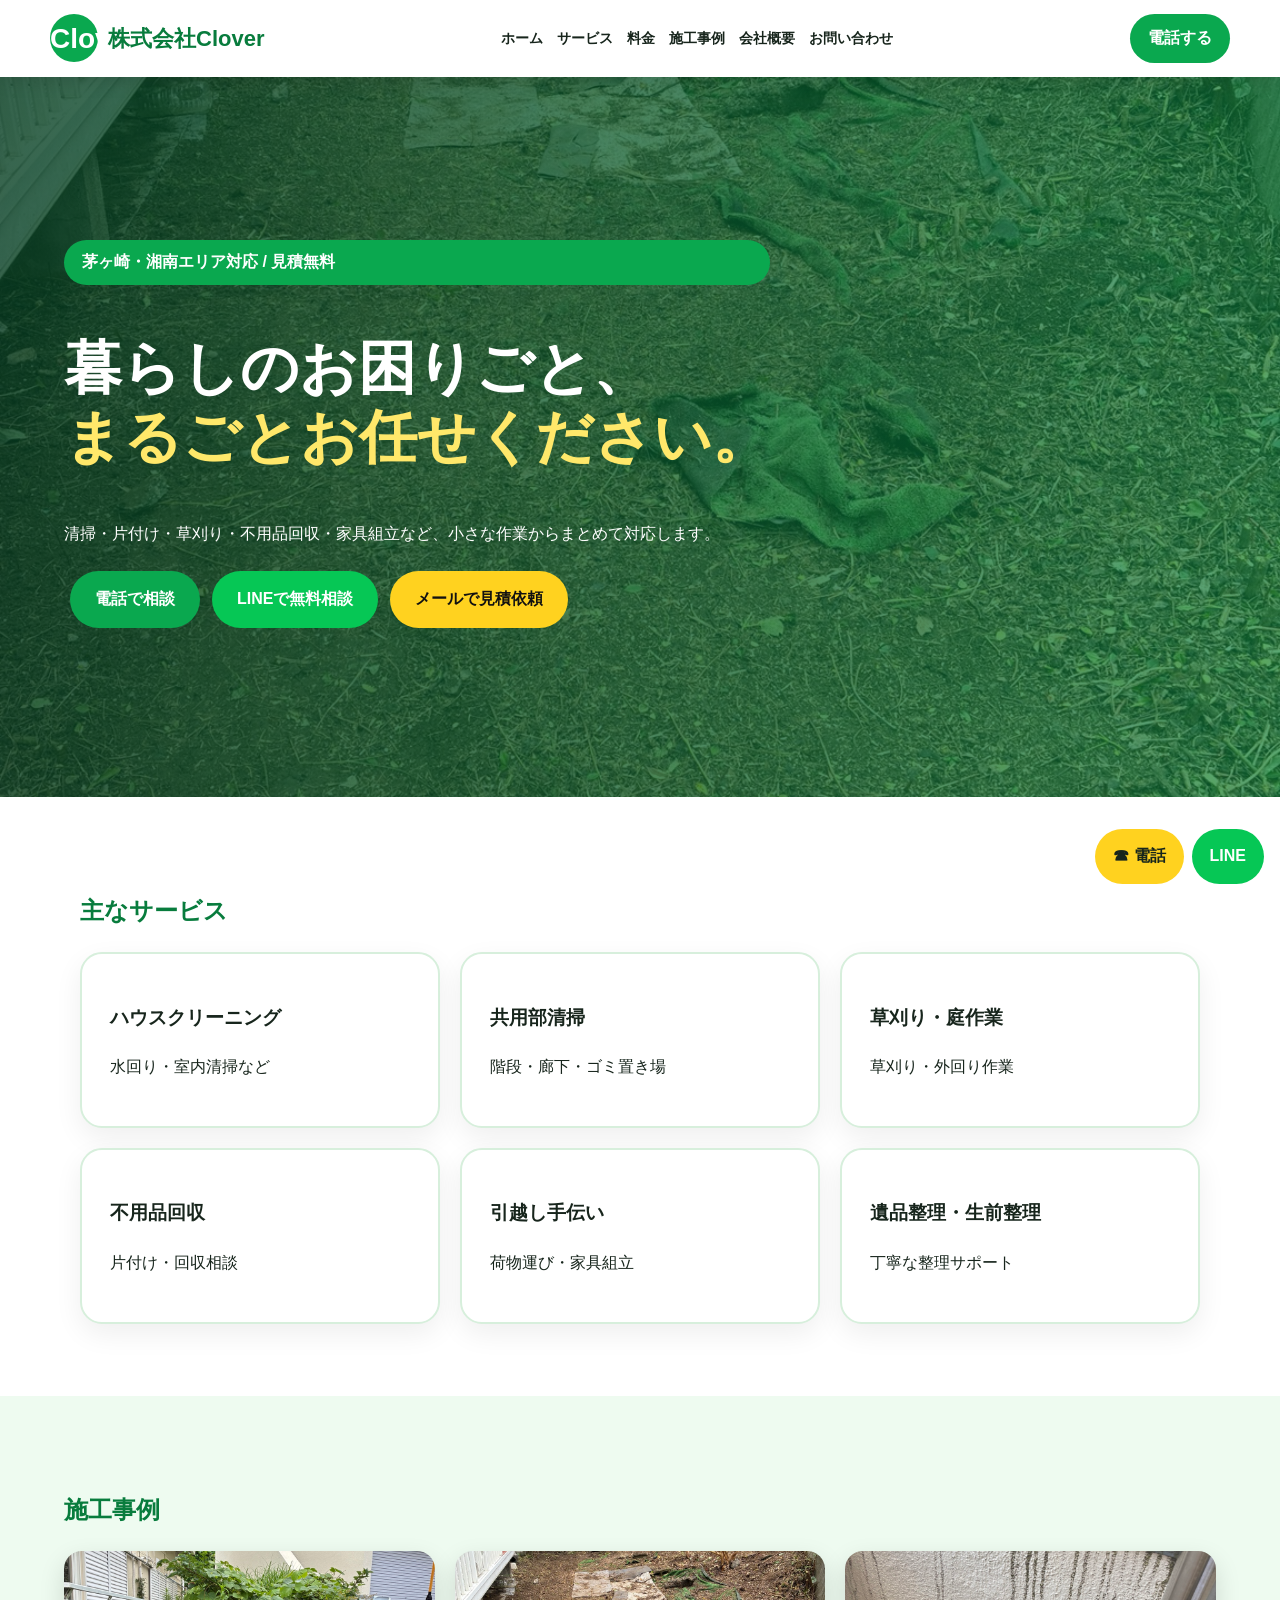
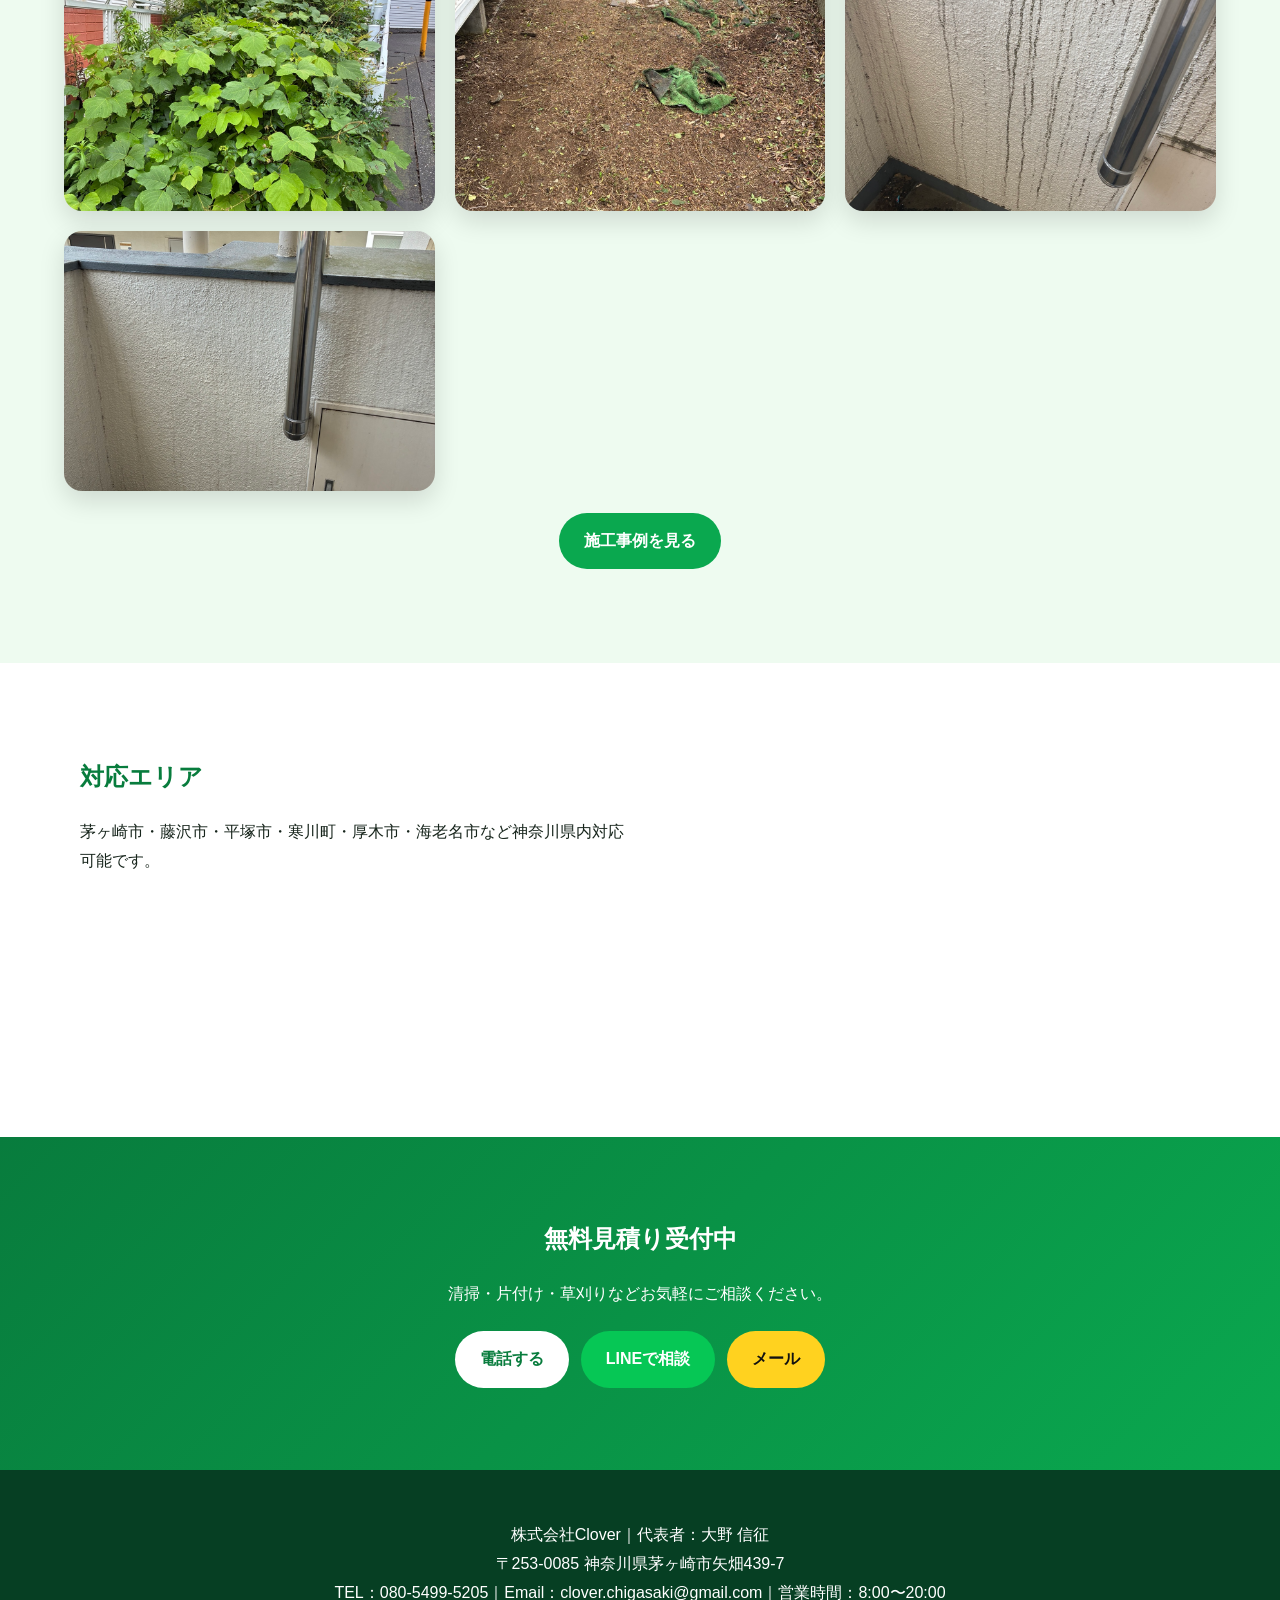
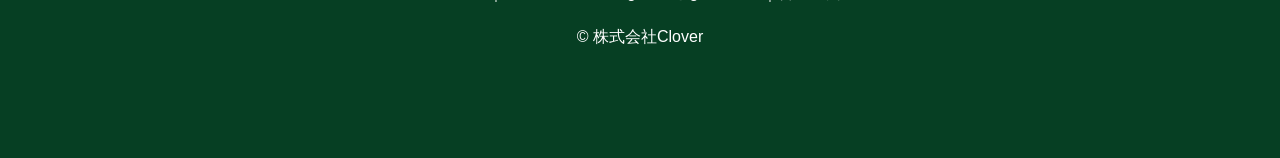
==== index.html @ 35d5f656 "Add files via upload" ====
<!doctype html><html lang="ja"><head><meta charset="UTF-8"><meta name="viewport" content="width=device-width,initial-scale=1"><title>茅ヶ崎の便利屋・清掃サービス｜株式会社Clover</title><meta name="description" content="茅ヶ崎市・湘南エリア対応の便利屋・清掃サービス。無料見積り受付中。"><link rel="stylesheet" href="style.css"></head><body><header><div class="head"><a class="brand" href="index.html"><b>Clover</b><span>株式会社Clover</span></a><nav><a href="index.html">ホーム</a><a href="service.html">サービス</a><a href="price.html">料金</a><a href="works.html">施工事例</a><a href="company.html">会社概要</a><a href="contact.html">お問い合わせ</a></nav><a class="tel" href="tel:08054995205">電話する</a></div></header><main>
<section class="hero"><div><p class="badge">茅ヶ崎・湘南エリア対応 / 見積無料</p><h1>暮らしのお困りごと、<br><span>まるごとお任せください。</span></h1><p>清掃・片付け・草刈り・不用品回収・家具組立など、小さな作業からまとめて対応します。</p><p><a class="btn green" href="tel:08054995205">電話で相談</a><a class="btn line" href="https://lin.ee/Qf1n48V" target="_blank">LINEで無料相談</a><a class="btn yellow" href="mailto:clover.chigasaki@gmail.com?subject=無料見積もり依頼">メールで見積依頼</a></p></div></section>
<section class="sec"><h2>主なサービス</h2><div class="cards"><a class="card" href="service.html#cleaning"><h3>ハウスクリーニング</h3><p>水回り・室内清掃など</p></a><a class="card" href="service.html#apartment"><h3>共用部清掃</h3><p>階段・廊下・ゴミ置き場</p></a><a class="card" href="service.html#garden"><h3>草刈り・庭作業</h3><p>草刈り・外回り作業</p></a><a class="card" href="service.html#junk"><h3>不用品回収</h3><p>片付け・回収相談</p></a><a class="card" href="service.html#moving"><h3>引越し手伝い</h3><p>荷物運び・家具組立</p></a><a class="card" href="service.html#organize"><h3>遺品整理・生前整理</h3><p>丁寧な整理サポート</p></a></div></section>
<section class="sec soft"><h2>施工事例</h2><div class="gallery"><img src="images/garden-before.jpeg"><img src="images/garden-after.jpeg"><img src="images/clean-before.jpeg"><img src="images/clean-after.jpeg"></div><p class="center"><a class="btn green" href="works.html">施工事例を見る</a></p></section>
<section class="sec split"><div><h2>対応エリア</h2><p>茅ヶ崎市・藤沢市・平塚市・寒川町・厚木市・海老名市など神奈川県内対応可能です。</p></div><iframe src="https://www.google.com/maps?q=神奈川県茅ヶ崎市矢畑439-7&output=embed" loading="lazy"></iframe></section>
</main><section class="cta"><h2>無料見積り受付中</h2><p>清掃・片付け・草刈りなどお気軽にご相談ください。</p><p><a class="btn white" href="tel:08054995205">電話する</a><a class="btn line" href="https://lin.ee/Qf1n48V" target="_blank">LINEで相談</a><a class="btn yellow" href="mailto:clover.chigasaki@gmail.com?subject=無料見積もり依頼">メール</a></p></section><footer><p>株式会社Clover｜代表者：大野 信征<br>〒253-0085 神奈川県茅ヶ崎市矢畑439-7<br>TEL：080-5499-5205｜Email：clover.chigasaki@gmail.com｜営業時間：8:00〜20:00</p><p>© 株式会社Clover</p></footer><div class="fixed"><a href="tel:08054995205">☎ 電話</a><a class="line" href="https://lin.ee/Qf1n48V" target="_blank">LINE</a></div></body></html>
---- style.css ----
*{box-sizing:border-box}body{margin:0;font-family:"Yu Gothic","Meiryo",sans-serif;color:#17251c;line-height:1.8}a{text-decoration:none;color:inherit}.head{width:min(1180px,94%);margin:auto;display:flex;align-items:center;justify-content:space-between;gap:16px;padding:14px 0}header{position:sticky;top:0;background:#fff;box-shadow:0 3px 18px #0002;z-index:10}.brand{display:flex;gap:10px;align-items:center;color:#087c3d}.brand b{display:grid;place-items:center;width:48px;height:48px;border-radius:50%;background:#0aa84f;color:#fff;font-size:28px}.brand span{font-weight:900;font-size:22px}nav a{font-weight:800;margin:0 7px;font-size:14px}.tel{background:#0aa84f;color:white;border-radius:999px;padding:10px 18px;font-weight:900}.hero{min-height:720px;display:flex;align-items:center;padding:70px 5%;background:linear-gradient(90deg,#063f23cc,#087c3daa),url("images/garden-after.jpeg") center/cover;color:#fff}.hero h1{font-size:58px;line-height:1.2}.hero span{color:#ffe86a}.badge{background:#0aa84f;border-radius:999px;padding:8px 18px;font-weight:900}.btn{display:inline-block;border-radius:999px;padding:14px 25px;margin:6px;font-weight:900}.green{background:#0aa84f;color:#fff}.yellow{background:#ffd21f;color:#111}.line{background:#06C755!important;color:#fff!important}.white{background:#fff;color:#087c3d}.sec{width:min(1120px,90%);margin:auto;padding:72px 0}.sec h2,.page h1{color:#087c3d}.page{text-align:center;background:linear-gradient(135deg,#eaffea,#fff);padding:75px 5%}.cards,.gallery{display:grid;grid-template-columns:repeat(3,1fr);gap:20px}.card,.list div,.contact,.area-panel{border:2px solid #d7efdc;border-radius:22px;padding:28px;box-shadow:0 10px 28px #0001;background:#fff}.soft{background:#eefbf0;width:100%;max-width:none;padding-left:5%;padding-right:5%}.gallery img,.before img{width:100%;height:260px;object-fit:cover;border-radius:18px;box-shadow:0 10px 26px #0002}.before{display:grid;grid-template-columns:1fr 1fr;gap:22px;margin-bottom:40px}.split{display:grid;grid-template-columns:1fr 1fr;gap:30px}.center{text-align:center}iframe{width:100%;height:330px;border:0;border-radius:18px}table{width:100%;border-collapse:collapse;box-shadow:0 10px 28px #0001}th,td{border:1px solid #ddd;padding:16px;text-align:left}th{background:#087c3d;color:#fff}.big{display:block;margin:18px auto;padding:20px;max-width:560px;background:#0aa84f;color:#fff;border-radius:18px;font-size:24px;font-weight:900}.mail{background:#ffd21f!important;color:#111!important}.cta{text-align:center;background:linear-gradient(135deg,#087c3d,#0aa84f);color:#fff;padding:60px 5%}footer{background:#063f23;color:#fff;text-align:center;padding:35px 5% 90px}.fixed{position:fixed;right:16px;bottom:16px;display:flex;gap:8px;z-index:999}.fixed a{padding:13px 18px;border-radius:999px;background:#ffd21f;font-weight:900}.fixed .line{background:#06C755;color:#fff}@media(max-width:900px){.head{display:block}nav a{display:inline-block;margin:4px 7px}.hero h1{font-size:36px}.cards,.gallery,.before,.split,.list{grid-template-columns:1fr}.hero{min-height:620px}.fixed{left:12px;right:12px}.fixed a{flex:1;text-align:center}.brand span{font-size:20px}}
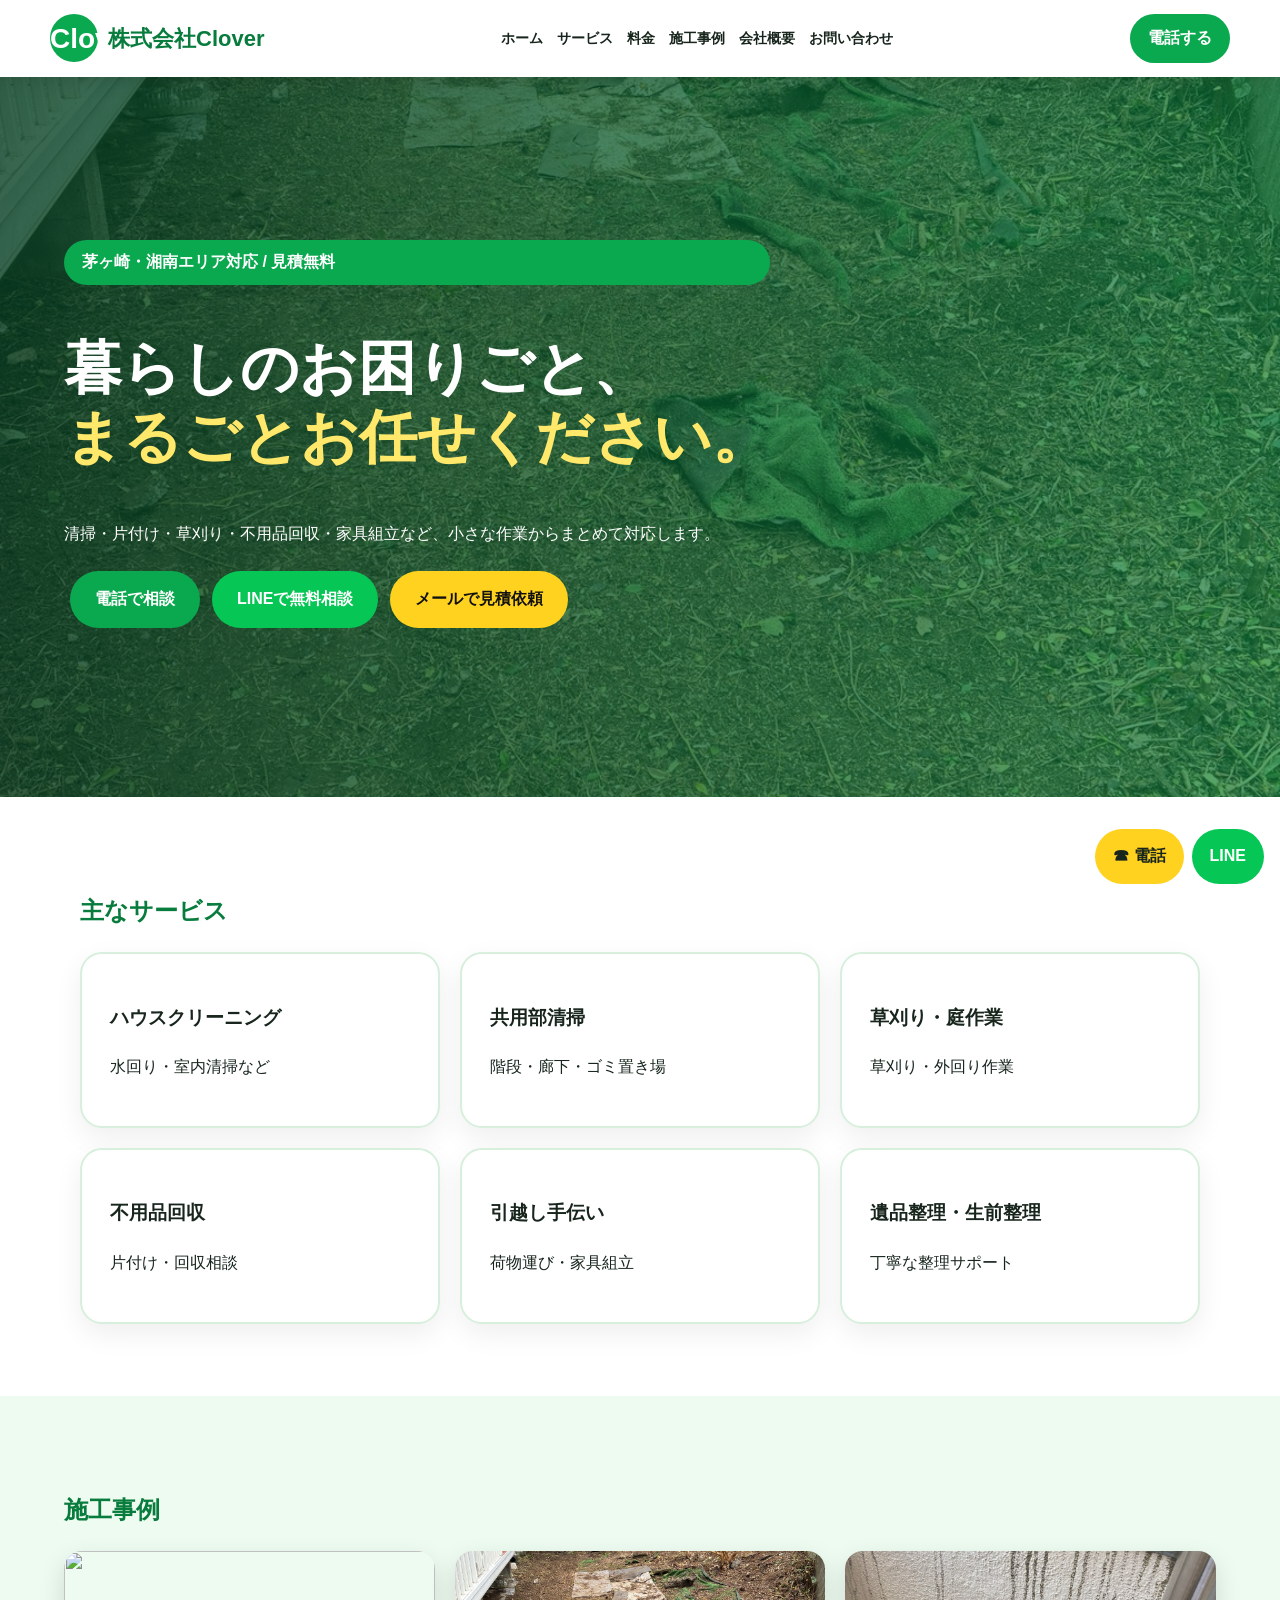
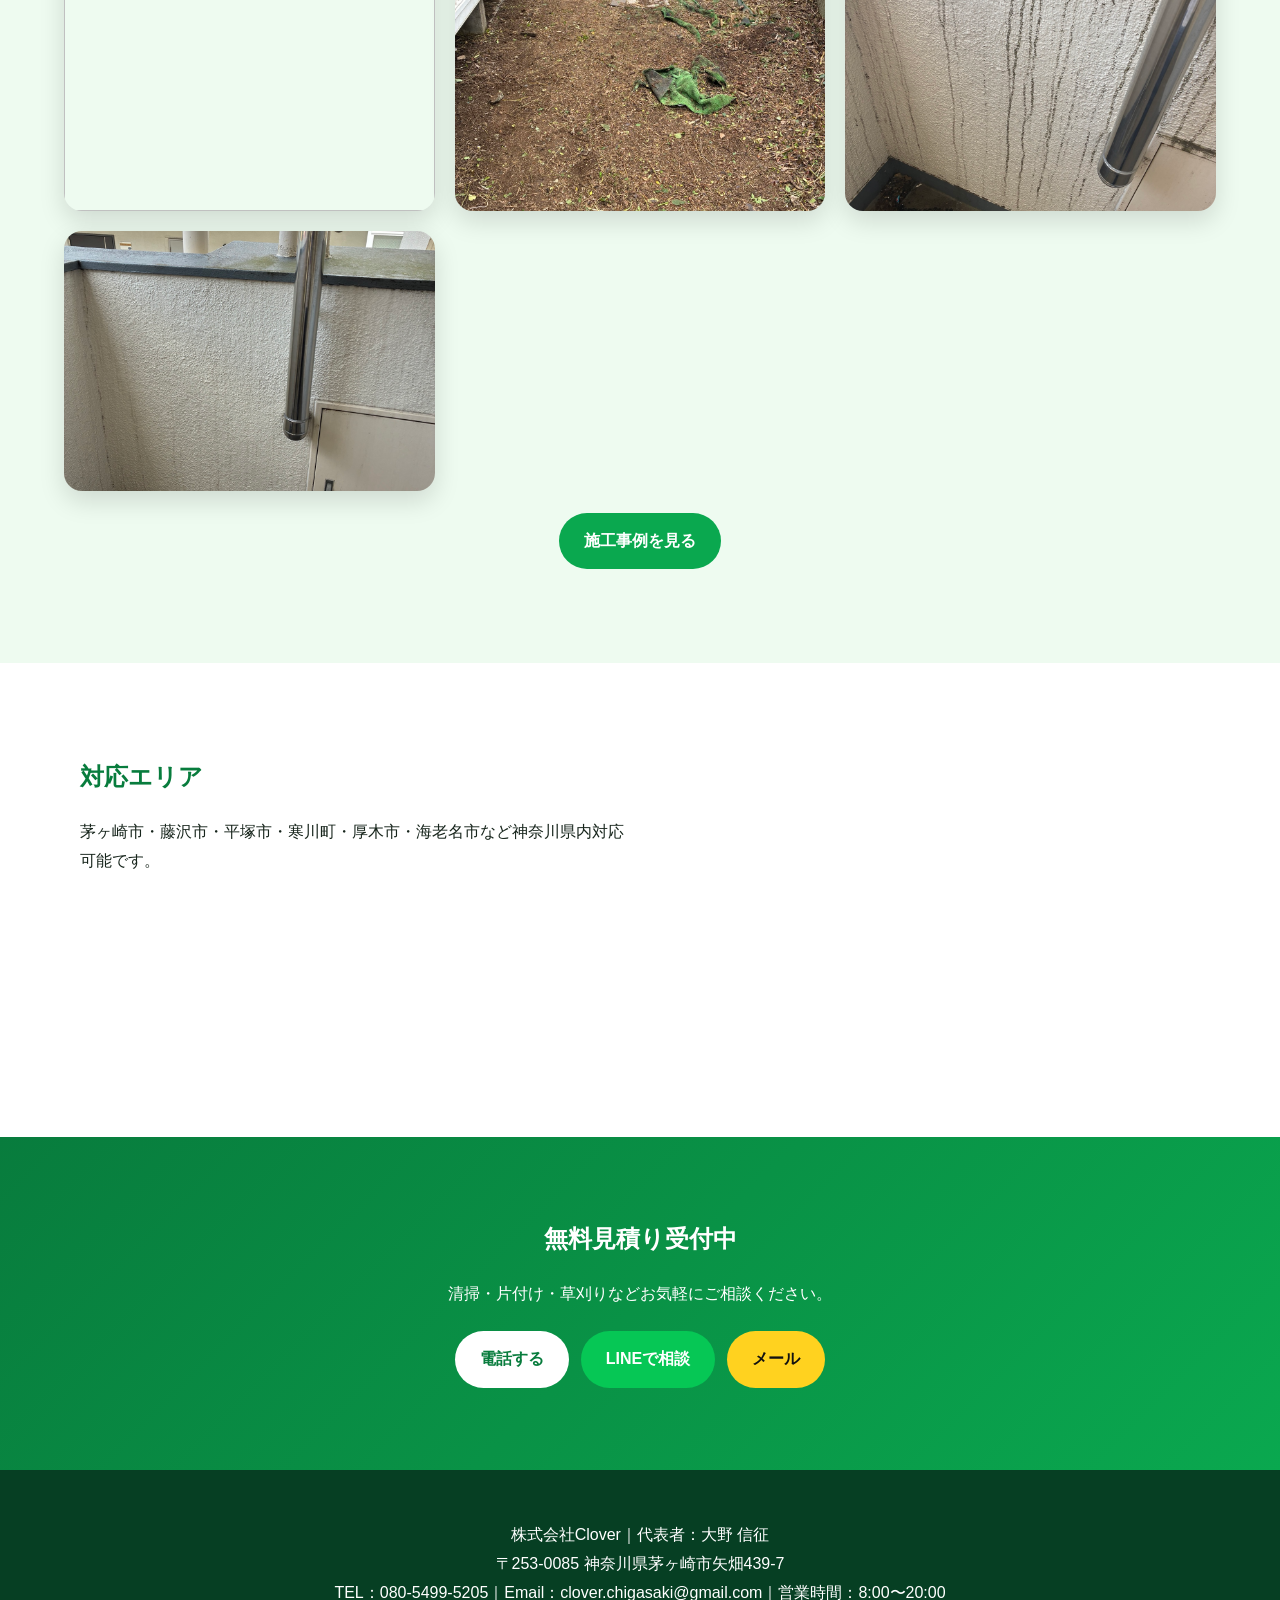
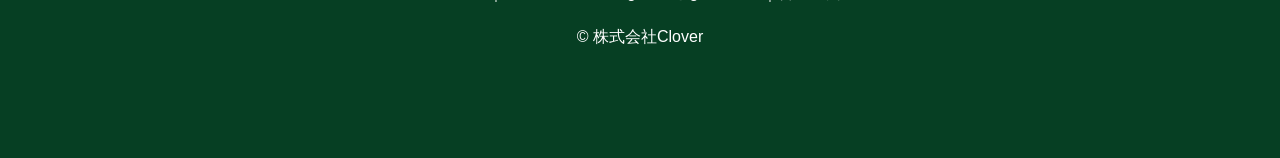
==== commit fbc5fd41: "Add project examples section with images Added a new section for project examples with images and li" ====
--- a/index.html
+++ b/index.html
@@ -1,6 +1,6 @@
 <!doctype html><html lang="ja"><head><meta charset="UTF-8"><meta name="viewport" content="width=device-width,initial-scale=1"><title>茅ヶ崎の便利屋・清掃サービス｜株式会社Clover</title><meta name="description" content="茅ヶ崎市・湘南エリア対応の便利屋・清掃サービス。無料見積り受付中。"><link rel="stylesheet" href="style.css"></head><body><header><div class="head"><a class="brand" href="index.html"><b>Clover</b><span>株式会社Clover</span></a><nav><a href="index.html">ホーム</a><a href="service.html">サービス</a><a href="price.html">料金</a><a href="works.html">施工事例</a><a href="company.html">会社概要</a><a href="contact.html">お問い合わせ</a></nav><a class="tel" href="tel:08054995205">電話する</a></div></header><main>
 <section class="hero"><div><p class="badge">茅ヶ崎・湘南エリア対応 / 見積無料</p><h1>暮らしのお困りごと、<br><span>まるごとお任せください。</span></h1><p>清掃・片付け・草刈り・不用品回収・家具組立など、小さな作業からまとめて対応します。</p><p><a class="btn green" href="tel:08054995205">電話で相談</a><a class="btn line" href="https://lin.ee/Qf1n48V" target="_blank">LINEで無料相談</a><a class="btn yellow" href="mailto:clover.chigasaki@gmail.com?subject=無料見積もり依頼">メールで見積依頼</a></p></div></section>
 <section class="sec"><h2>主なサービス</h2><div class="cards"><a class="card" href="service.html#cleaning"><h3>ハウスクリーニング</h3><p>水回り・室内清掃など</p></a><a class="card" href="service.html#apartment"><h3>共用部清掃</h3><p>階段・廊下・ゴミ置き場</p></a><a class="card" href="service.html#garden"><h3>草刈り・庭作業</h3><p>草刈り・外回り作業</p></a><a class="card" href="service.html#junk"><h3>不用品回収</h3><p>片付け・回収相談</p></a><a class="card" href="service.html#moving"><h3>引越し手伝い</h3><p>荷物運び・家具組立</p></a><a class="card" href="service.html#organize"><h3>遺品整理・生前整理</h3><p>丁寧な整理サポート</p></a></div></section>
-<section class="sec soft"><h2>施工事例</h2><div class="gallery"><img src="images/garden-before.jpeg"><img src="images/garden-after.jpeg"><img src="images/clean-before.jpeg"><img src="images/clean-after.jpeg"></div><p class="center"><a class="btn green" href="works.html">施工事例を見る</a></p></section>
+<section class="sec soft"><h2>施工事例</h2><div class="gallery"><img src="images/top-clover.jpeg"><img src="images/garden-after.jpeg"><img src="images/clean-before.jpeg"><img src="images/clean-after.jpeg"></div><p class="center"><a class="btn green" href="works.html">施工事例を見る</a></p></section>
 <section class="sec split"><div><h2>対応エリア</h2><p>茅ヶ崎市・藤沢市・平塚市・寒川町・厚木市・海老名市など神奈川県内対応可能です。</p></div><iframe src="https://www.google.com/maps?q=神奈川県茅ヶ崎市矢畑439-7&output=embed" loading="lazy"></iframe></section>
-</main><section class="cta"><h2>無料見積り受付中</h2><p>清掃・片付け・草刈りなどお気軽にご相談ください。</p><p><a class="btn white" href="tel:08054995205">電話する</a><a class="btn line" href="https://lin.ee/Qf1n48V" target="_blank">LINEで相談</a><a class="btn yellow" href="mailto:clover.chigasaki@gmail.com?subject=無料見積もり依頼">メール</a></p></section><footer><p>株式会社Clover｜代表者：大野 信征<br>〒253-0085 神奈川県茅ヶ崎市矢畑439-7<br>TEL：080-5499-5205｜Email：clover.chigasaki@gmail.com｜営業時間：8:00〜20:00</p><p>© 株式会社Clover</p></footer><div class="fixed"><a href="tel:08054995205">☎ 電話</a><a class="line" href="https://lin.ee/Qf1n48V" target="_blank">LINE</a></div></body></html>+</main><section class="cta"><h2>無料見積り受付中</h2><p>清掃・片付け・草刈りなどお気軽にご相談ください。</p><p><a class="btn white" href="tel:08054995205">電話する</a><a class="btn line" href="https://lin.ee/Qf1n48V" target="_blank">LINEで相談</a><a class="btn yellow" href="mailto:clover.chigasaki@gmail.com?subject=無料見積もり依頼">メール</a></p></section><footer><p>株式会社Clover｜代表者：大野 信征<br>〒253-0085 神奈川県茅ヶ崎市矢畑439-7<br>TEL：080-5499-5205｜Email：clover.chigasaki@gmail.com｜営業時間：8:00〜20:00</p><p>© 株式会社Clover</p></footer><div class="fixed"><a href="tel:08054995205">☎ 電話</a><a class="line" href="https://lin.ee/Qf1n48V" target="_blank">LINE</a></div></body></html>
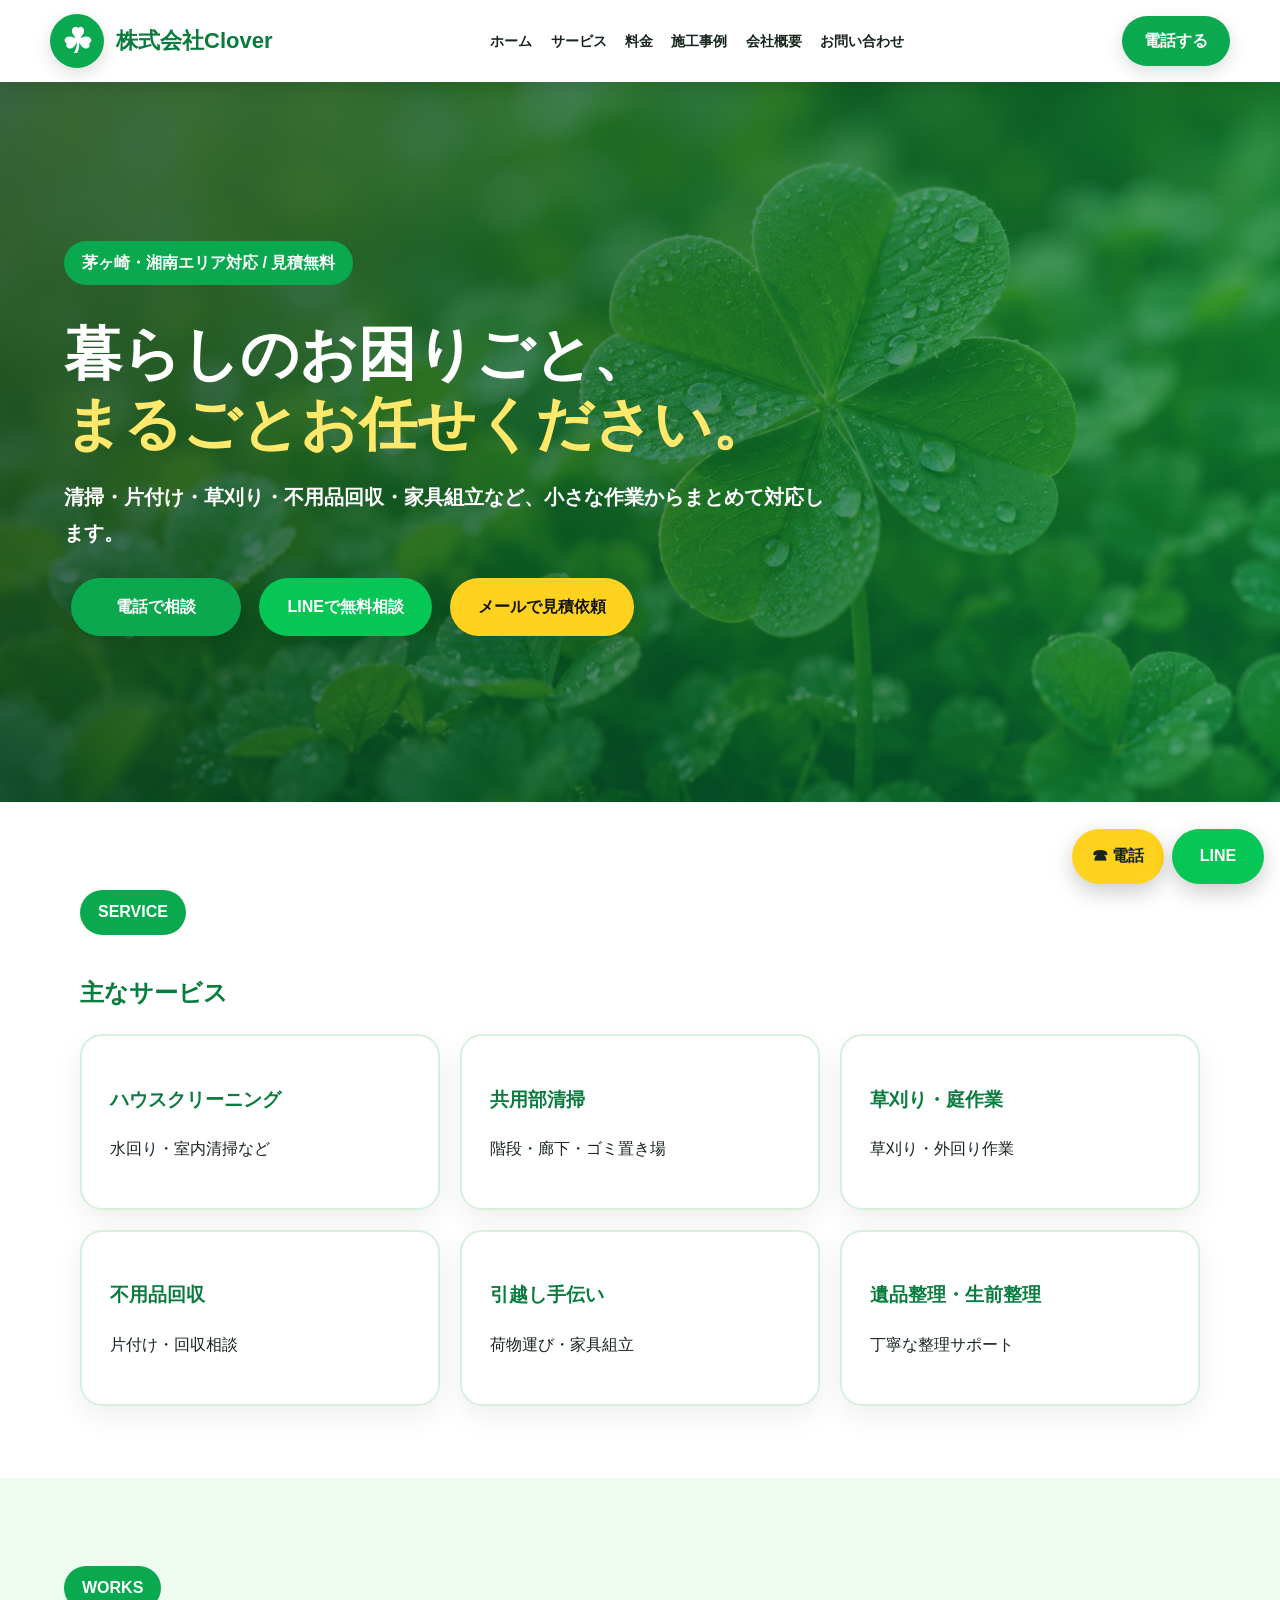
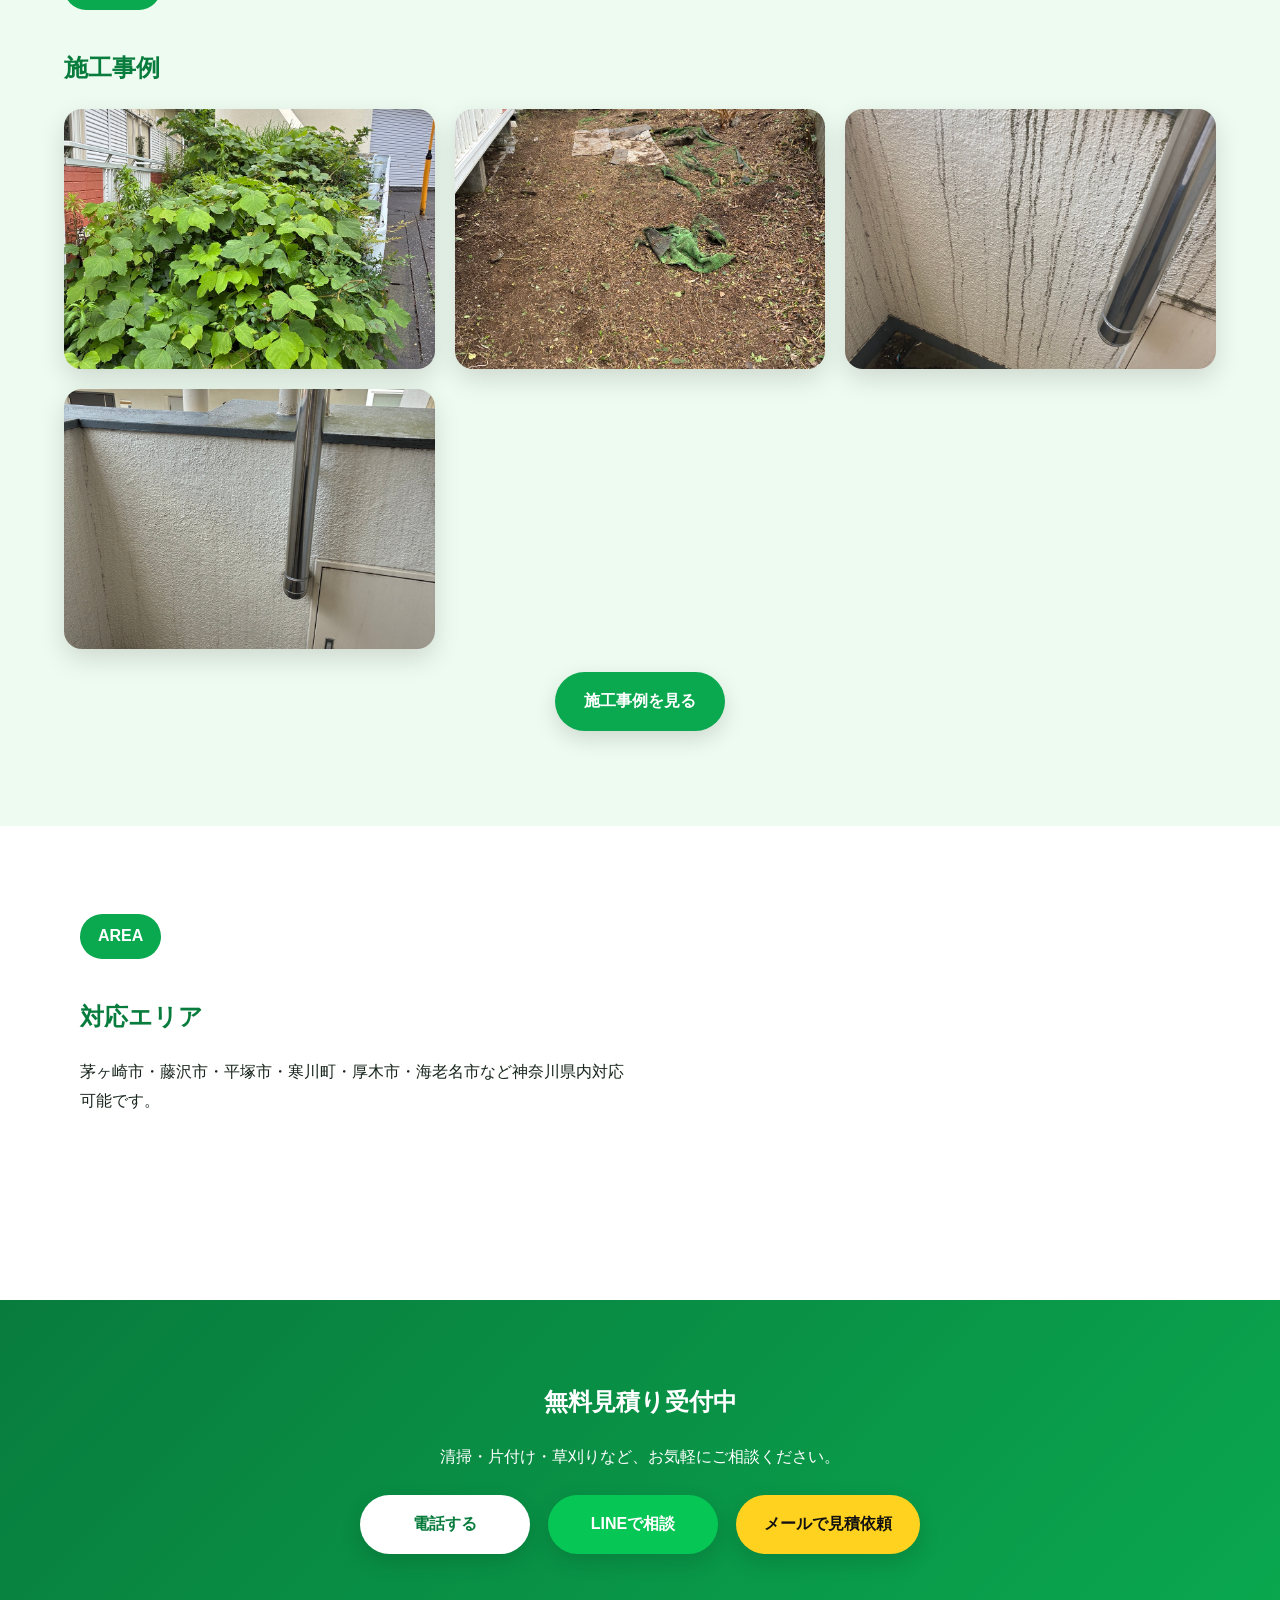
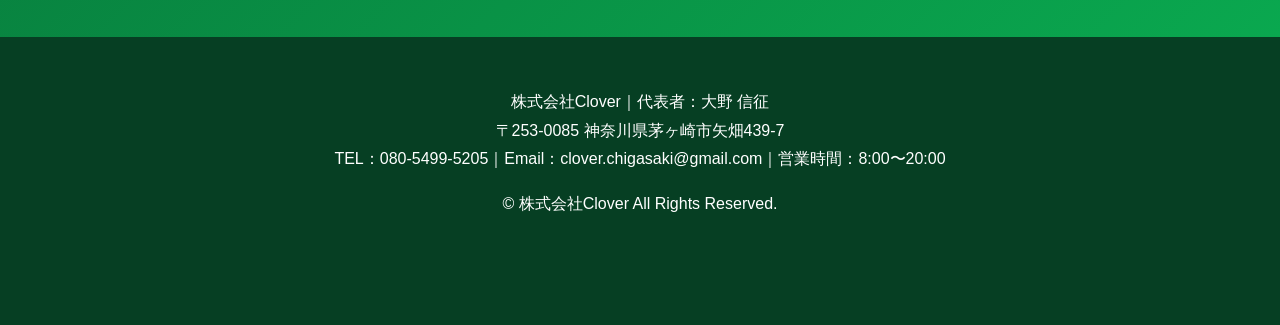
==== commit 7bd94665: "Add files via upload" ====
--- a/index.html
+++ b/index.html
@@ -1,6 +1,108 @@
-<!doctype html><html lang="ja"><head><meta charset="UTF-8"><meta name="viewport" content="width=device-width,initial-scale=1"><title>茅ヶ崎の便利屋・清掃サービス｜株式会社Clover</title><meta name="description" content="茅ヶ崎市・湘南エリア対応の便利屋・清掃サービス。無料見積り受付中。"><link rel="stylesheet" href="style.css"></head><body><header><div class="head"><a class="brand" href="index.html"><b>Clover</b><span>株式会社Clover</span></a><nav><a href="index.html">ホーム</a><a href="service.html">サービス</a><a href="price.html">料金</a><a href="works.html">施工事例</a><a href="company.html">会社概要</a><a href="contact.html">お問い合わせ</a></nav><a class="tel" href="tel:08054995205">電話する</a></div></header><main>
-<section class="hero"><div><p class="badge">茅ヶ崎・湘南エリア対応 / 見積無料</p><h1>暮らしのお困りごと、<br><span>まるごとお任せください。</span></h1><p>清掃・片付け・草刈り・不用品回収・家具組立など、小さな作業からまとめて対応します。</p><p><a class="btn green" href="tel:08054995205">電話で相談</a><a class="btn line" href="https://lin.ee/Qf1n48V" target="_blank">LINEで無料相談</a><a class="btn yellow" href="mailto:clover.chigasaki@gmail.com?subject=無料見積もり依頼">メールで見積依頼</a></p></div></section>
-<section class="sec"><h2>主なサービス</h2><div class="cards"><a class="card" href="service.html#cleaning"><h3>ハウスクリーニング</h3><p>水回り・室内清掃など</p></a><a class="card" href="service.html#apartment"><h3>共用部清掃</h3><p>階段・廊下・ゴミ置き場</p></a><a class="card" href="service.html#garden"><h3>草刈り・庭作業</h3><p>草刈り・外回り作業</p></a><a class="card" href="service.html#junk"><h3>不用品回収</h3><p>片付け・回収相談</p></a><a class="card" href="service.html#moving"><h3>引越し手伝い</h3><p>荷物運び・家具組立</p></a><a class="card" href="service.html#organize"><h3>遺品整理・生前整理</h3><p>丁寧な整理サポート</p></a></div></section>
-<section class="sec soft"><h2>施工事例</h2><div class="gallery"><img src="images/top-clover.jpeg"><img src="images/garden-after.jpeg"><img src="images/clean-before.jpeg"><img src="images/clean-after.jpeg"></div><p class="center"><a class="btn green" href="works.html">施工事例を見る</a></p></section>
-<section class="sec split"><div><h2>対応エリア</h2><p>茅ヶ崎市・藤沢市・平塚市・寒川町・厚木市・海老名市など神奈川県内対応可能です。</p></div><iframe src="https://www.google.com/maps?q=神奈川県茅ヶ崎市矢畑439-7&output=embed" loading="lazy"></iframe></section>
-</main><section class="cta"><h2>無料見積り受付中</h2><p>清掃・片付け・草刈りなどお気軽にご相談ください。</p><p><a class="btn white" href="tel:08054995205">電話する</a><a class="btn line" href="https://lin.ee/Qf1n48V" target="_blank">LINEで相談</a><a class="btn yellow" href="mailto:clover.chigasaki@gmail.com?subject=無料見積もり依頼">メール</a></p></section><footer><p>株式会社Clover｜代表者：大野 信征<br>〒253-0085 神奈川県茅ヶ崎市矢畑439-7<br>TEL：080-5499-5205｜Email：clover.chigasaki@gmail.com｜営業時間：8:00〜20:00</p><p>© 株式会社Clover</p></footer><div class="fixed"><a href="tel:08054995205">☎ 電話</a><a class="line" href="https://lin.ee/Qf1n48V" target="_blank">LINE</a></div></body></html>
+<!doctype html>
+<html lang="ja">
+<head>
+  <meta charset="UTF-8">
+  <meta name="viewport" content="width=device-width,initial-scale=1">
+  <title>茅ヶ崎の便利屋・清掃サービス｜株式会社Clover</title>
+  <meta name="description" content="茅ヶ崎市・湘南エリア対応の便利屋・清掃サービス。ハウスクリーニング、共用部清掃、草刈り、不用品回収、片付けなど無料見積り受付中。">
+  <link rel="stylesheet" href="style.css?v=20260706-final">
+</head>
+<body>
+
+<header class="site-header">
+  <div class="head">
+    <a class="brand" href="index.html">
+      <b aria-label="Cloverロゴ"></b>
+      <span>株式会社Clover</span>
+    </a>
+    
+<nav class="nav">
+  <a href="index.html">ホーム</a>
+  <a href="service.html">サービス</a>
+  <a href="price.html">料金</a>
+  <a href="works.html">施工事例</a>
+  <a href="company.html">会社概要</a>
+  <a href="contact.html">お問い合わせ</a>
+</nav>
+
+    <a class="tel" href="tel:08054995205">電話する</a>
+  </div>
+</header>
+
+<main>
+
+<section class="hero">
+  <div class="hero-inner">
+    <p class="badge">茅ヶ崎・湘南エリア対応 / 見積無料</p>
+    <h1>暮らしのお困りごと、<br><span>まるごとお任せください。</span></h1>
+    <p class="lead">清掃・片付け・草刈り・不用品回収・家具組立など、小さな作業からまとめて対応します。</p>
+    <p>
+      <a class="btn green" href="tel:08054995205">電話で相談</a>
+      <a class="btn line" href="https://lin.ee/Qf1n48V" target="_blank" rel="noopener">LINEで無料相談</a>
+      <a class="btn yellow" href="mailto:clover.chigasaki@gmail.com?subject=無料見積もり依頼">メールで見積依頼</a>
+    </p>
+  </div>
+</section>
+
+<section class="sec">
+  <p class="label">SERVICE</p>
+  <h2>主なサービス</h2>
+  <div class="cards">
+    <a class="card" href="service.html#cleaning"><h3>ハウスクリーニング</h3><p>水回り・室内清掃など</p></a>
+    <a class="card" href="service.html#apartment"><h3>共用部清掃</h3><p>階段・廊下・ゴミ置き場</p></a>
+    <a class="card" href="service.html#garden"><h3>草刈り・庭作業</h3><p>草刈り・外回り作業</p></a>
+    <a class="card" href="service.html#junk"><h3>不用品回収</h3><p>片付け・回収相談</p></a>
+    <a class="card" href="service.html#moving"><h3>引越し手伝い</h3><p>荷物運び・家具組立</p></a>
+    <a class="card" href="service.html#organize"><h3>遺品整理・生前整理</h3><p>丁寧な整理サポート</p></a>
+  </div>
+</section>
+
+<section class="sec soft">
+  <p class="label">WORKS</p>
+  <h2>施工事例</h2>
+  <div class="gallery">
+    <img src="images/garden-before.jpeg" alt="草刈り作業前">
+    <img src="images/garden-after.jpeg" alt="草刈り作業後">
+    <img src="images/clean-before.jpeg" alt="共用部清掃前">
+    <img src="images/clean-after.jpeg" alt="共用部清掃後">
+  </div>
+  <p class="center"><a class="btn green" href="works.html">施工事例を見る</a></p>
+</section>
+
+<section class="sec split">
+  <div>
+    <p class="label">AREA</p>
+    <h2>対応エリア</h2>
+    <p>茅ヶ崎市・藤沢市・平塚市・寒川町・厚木市・海老名市など神奈川県内対応可能です。</p>
+  </div>
+  <iframe src="https://www.google.com/maps?q=神奈川県茅ヶ崎市矢畑439-7&output=embed" loading="lazy"></iframe>
+</section>
+
+</main>
+
+<section class="cta">
+  <h2>無料見積り受付中</h2>
+  <p>清掃・片付け・草刈りなど、お気軽にご相談ください。</p>
+  <p>
+    <a class="btn white" href="tel:08054995205">電話する</a>
+    <a class="btn line" href="https://lin.ee/Qf1n48V" target="_blank" rel="noopener">LINEで相談</a>
+    <a class="btn yellow" href="mailto:clover.chigasaki@gmail.com?subject=無料見積もり依頼">メールで見積依頼</a>
+  </p>
+</section>
+
+<footer class="footer">
+  <p>
+    株式会社Clover｜代表者：大野 信征<br>
+    〒253-0085 神奈川県茅ヶ崎市矢畑439-7<br>
+    TEL：080-5499-5205｜Email：clover.chigasaki@gmail.com｜営業時間：8:00〜20:00
+  </p>
+  <p>© 株式会社Clover All Rights Reserved.</p>
+</footer>
+
+<div class="fixed">
+  <a href="tel:08054995205">☎ 電話</a>
+  <a class="line" href="https://lin.ee/Qf1n48V" target="_blank" rel="noopener">LINE</a>
+</div>
+
+</body>
+</html>
--- a/style.css
+++ b/style.css
@@ -1,2 +1,2 @@
 
-*{box-sizing:border-box}body{margin:0;font-family:"Yu Gothic","Meiryo",sans-serif;color:#17251c;line-height:1.8}a{text-decoration:none;color:inherit}.head{width:min(1180px,94%);margin:auto;display:flex;align-items:center;justify-content:space-between;gap:16px;padding:14px 0}header{position:sticky;top:0;background:#fff;box-shadow:0 3px 18px #0002;z-index:10}.brand{display:flex;gap:10px;align-items:center;color:#087c3d}.brand b{display:grid;place-items:center;width:48px;height:48px;border-radius:50%;background:#0aa84f;color:#fff;font-size:28px}.brand span{font-weight:900;font-size:22px}nav a{font-weight:800;margin:0 7px;font-size:14px}.tel{background:#0aa84f;color:white;border-radius:999px;padding:10px 18px;font-weight:900}.hero{min-height:720px;display:flex;align-items:center;padding:70px 5%;background:linear-gradient(90deg,#063f23cc,#087c3daa),url("images/garden-after.jpeg") center/cover;color:#fff}.hero h1{font-size:58px;line-height:1.2}.hero span{color:#ffe86a}.badge{background:#0aa84f;border-radius:999px;padding:8px 18px;font-weight:900}.btn{display:inline-block;border-radius:999px;padding:14px 25px;margin:6px;font-weight:900}.green{background:#0aa84f;color:#fff}.yellow{background:#ffd21f;color:#111}.line{background:#06C755!important;color:#fff!important}.white{background:#fff;color:#087c3d}.sec{width:min(1120px,90%);margin:auto;padding:72px 0}.sec h2,.page h1{color:#087c3d}.page{text-align:center;background:linear-gradient(135deg,#eaffea,#fff);padding:75px 5%}.cards,.gallery{display:grid;grid-template-columns:repeat(3,1fr);gap:20px}.card,.list div,.contact,.area-panel{border:2px solid #d7efdc;border-radius:22px;padding:28px;box-shadow:0 10px 28px #0001;background:#fff}.soft{background:#eefbf0;width:100%;max-width:none;padding-left:5%;padding-right:5%}.gallery img,.before img{width:100%;height:260px;object-fit:cover;border-radius:18px;box-shadow:0 10px 26px #0002}.before{display:grid;grid-template-columns:1fr 1fr;gap:22px;margin-bottom:40px}.split{display:grid;grid-template-columns:1fr 1fr;gap:30px}.center{text-align:center}iframe{width:100%;height:330px;border:0;border-radius:18px}table{width:100%;border-collapse:collapse;box-shadow:0 10px 28px #0001}th,td{border:1px solid #ddd;padding:16px;text-align:left}th{background:#087c3d;color:#fff}.big{display:block;margin:18px auto;padding:20px;max-width:560px;background:#0aa84f;color:#fff;border-radius:18px;font-size:24px;font-weight:900}.mail{background:#ffd21f!important;color:#111!important}.cta{text-align:center;background:linear-gradient(135deg,#087c3d,#0aa84f);color:#fff;padding:60px 5%}footer{background:#063f23;color:#fff;text-align:center;padding:35px 5% 90px}.fixed{position:fixed;right:16px;bottom:16px;display:flex;gap:8px;z-index:999}.fixed a{padding:13px 18px;border-radius:999px;background:#ffd21f;font-weight:900}.fixed .line{background:#06C755;color:#fff}@media(max-width:900px){.head{display:block}nav a{display:inline-block;margin:4px 7px}.hero h1{font-size:36px}.cards,.gallery,.before,.split,.list{grid-template-columns:1fr}.hero{min-height:620px}.fixed{left:12px;right:12px}.fixed a{flex:1;text-align:center}.brand span{font-size:20px}}
+*{box-sizing:border-box}body{margin:0;font-family:"Yu Gothic","Meiryo",sans-serif;color:#17251c;line-height:1.8;background:#fff}a{text-decoration:none;color:inherit}.head{width:min(1180px,94%);margin:auto;display:flex;align-items:center;justify-content:space-between;gap:16px;padding:14px 0}.site-header{position:sticky;top:0;background:#fff;box-shadow:0 3px 18px #0002;z-index:10}.brand{display:flex;gap:12px;align-items:center;color:#087c3d}.brand b{display:grid;place-items:center;width:54px;height:54px;border-radius:50%;background:#0aa84f;color:#fff;font-size:0!important;box-shadow:0 6px 18px #0002;position:relative}.brand b:before{content:"☘";font-size:34px;line-height:1}.brand span{font-weight:900;font-size:22px}.nav a{font-weight:800;margin:0 7px;font-size:14px}.tel{background:#0aa84f;color:white;border-radius:999px;padding:11px 22px;font-weight:900;box-shadow:0 6px 18px #0002}.hero{min-height:720px;display:flex;align-items:center;padding:70px 5%;background:linear-gradient(90deg,#063f23cc,#087c3daa),url("images/top-clover.png") center/cover no-repeat;color:#fff}.hero-inner{max-width:900px}.hero h1{font-size:58px;line-height:1.2;margin:18px 0}.hero span{color:#ffe86a}.lead{font-size:20px;font-weight:800;max-width:760px}.badge,.label{display:inline-block;background:#0aa84f;color:#fff;border-radius:999px;padding:8px 18px;font-weight:900}.btn{display:inline-flex;align-items:center;justify-content:center;border-radius:999px;padding:15px 28px;margin:7px;font-weight:900;min-width:170px;box-shadow:0 8px 22px #0002}.green,.btn.green{background:#0aa84f;color:#fff}.yellow,.btn.yellow{background:#ffd21f;color:#111}.line,.btn.line{background:#06C755!important;color:#fff!important}.white,.btn.white{background:#fff;color:#087c3d}.sec{width:min(1120px,90%);margin:auto;padding:72px 0}.sec h2,.page h1{color:#087c3d}.page{text-align:center;background:linear-gradient(135deg,#eaffea,#fff);padding:75px 5%}.cards,.gallery{display:grid;grid-template-columns:repeat(3,1fr);gap:20px}.card,.list div,.contact{border:2px solid #d7efdc;border-radius:22px;padding:28px;box-shadow:0 10px 28px #0001;background:#fff}.card h3{color:#087c3d}.soft{background:#eefbf0;width:100%;max-width:none;padding-left:5%;padding-right:5%}.gallery img,.before img{width:100%;height:260px;object-fit:cover;border-radius:18px;box-shadow:0 10px 26px #0002}.before{display:grid;grid-template-columns:1fr 1fr;gap:22px;margin-bottom:40px}.before b{display:inline-block;background:#087c3d;color:#fff;border-radius:999px;padding:5px 15px;margin-bottom:8px}.split{display:grid;grid-template-columns:1fr 1fr;gap:30px}.center{text-align:center}iframe{width:100%;height:330px;border:0;border-radius:18px}table{width:100%;border-collapse:collapse;box-shadow:0 10px 28px #0001}th,td{border:1px solid #ddd;padding:16px;text-align:left}th{background:#087c3d;color:#fff}.big{display:flex;align-items:center;justify-content:center;margin:18px auto;padding:20px;max-width:560px;background:#0aa84f;color:#fff;border-radius:999px;font-size:24px;font-weight:900;box-shadow:0 8px 22px #0002}.mail{background:#ffd21f!important;color:#111!important}.cta{text-align:center;background:linear-gradient(135deg,#087c3d,#0aa84f);color:#fff;padding:60px 5%}.cta h2{color:#fff}.footer{background:#063f23;color:#fff;text-align:center;padding:35px 5% 90px}.fixed{position:fixed;right:16px;bottom:16px;display:flex;gap:8px;z-index:999}.fixed a{display:flex;align-items:center;justify-content:center;padding:13px 20px;border-radius:999px;background:#ffd21f;font-weight:900;min-width:92px;box-shadow:0 8px 22px #0003}.fixed .line{background:#06C755;color:#fff}@media(max-width:900px){.head{display:block}.brand{margin-bottom:10px}.brand b{width:58px;height:58px}.brand b:before{font-size:36px}.nav a{display:inline-block;margin:4px 7px}.tel{display:inline-block;margin-top:8px}.hero{min-height:620px;padding:50px 5%;background-position:center}.hero h1{font-size:36px}.cards,.gallery,.before,.split,.list{grid-template-columns:1fr}.btn{width:100%;max-width:360px}.fixed{left:12px;right:12px}.fixed a{flex:1;text-align:center}.brand span{font-size:22px}}
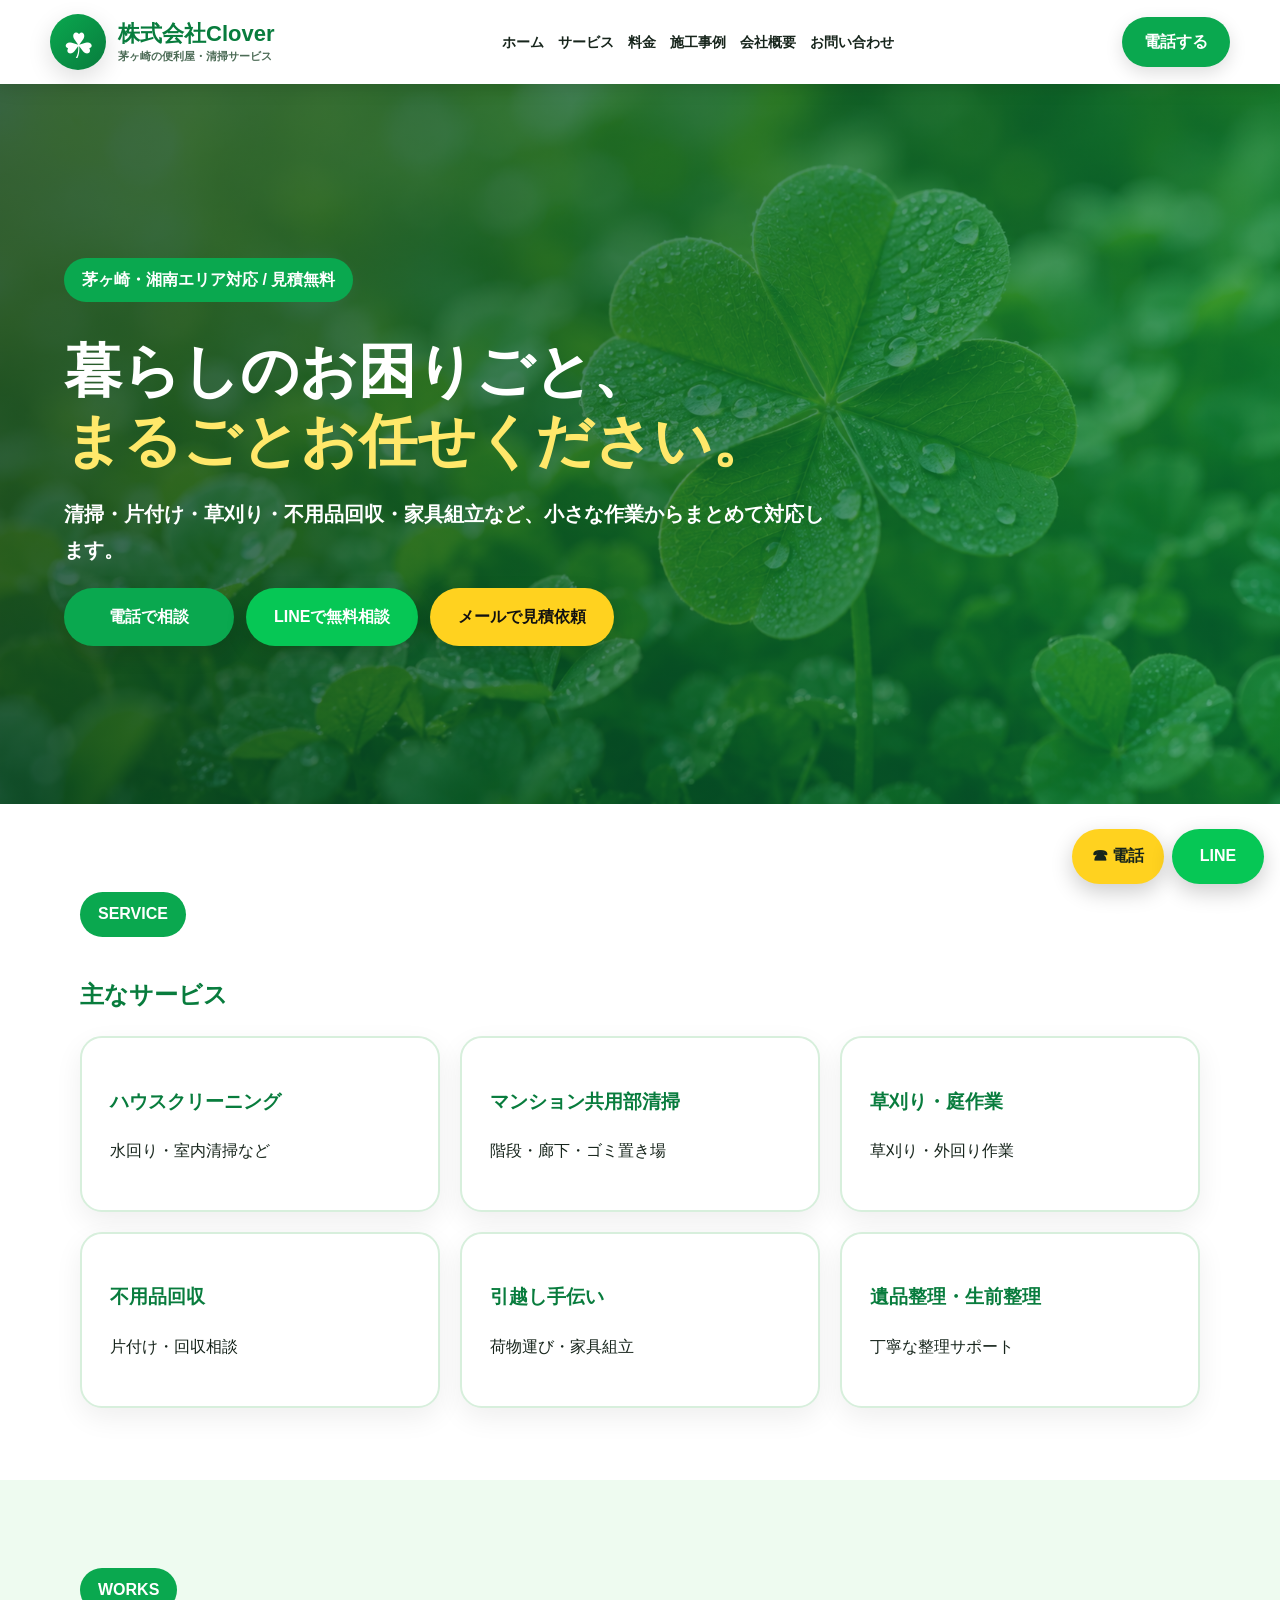
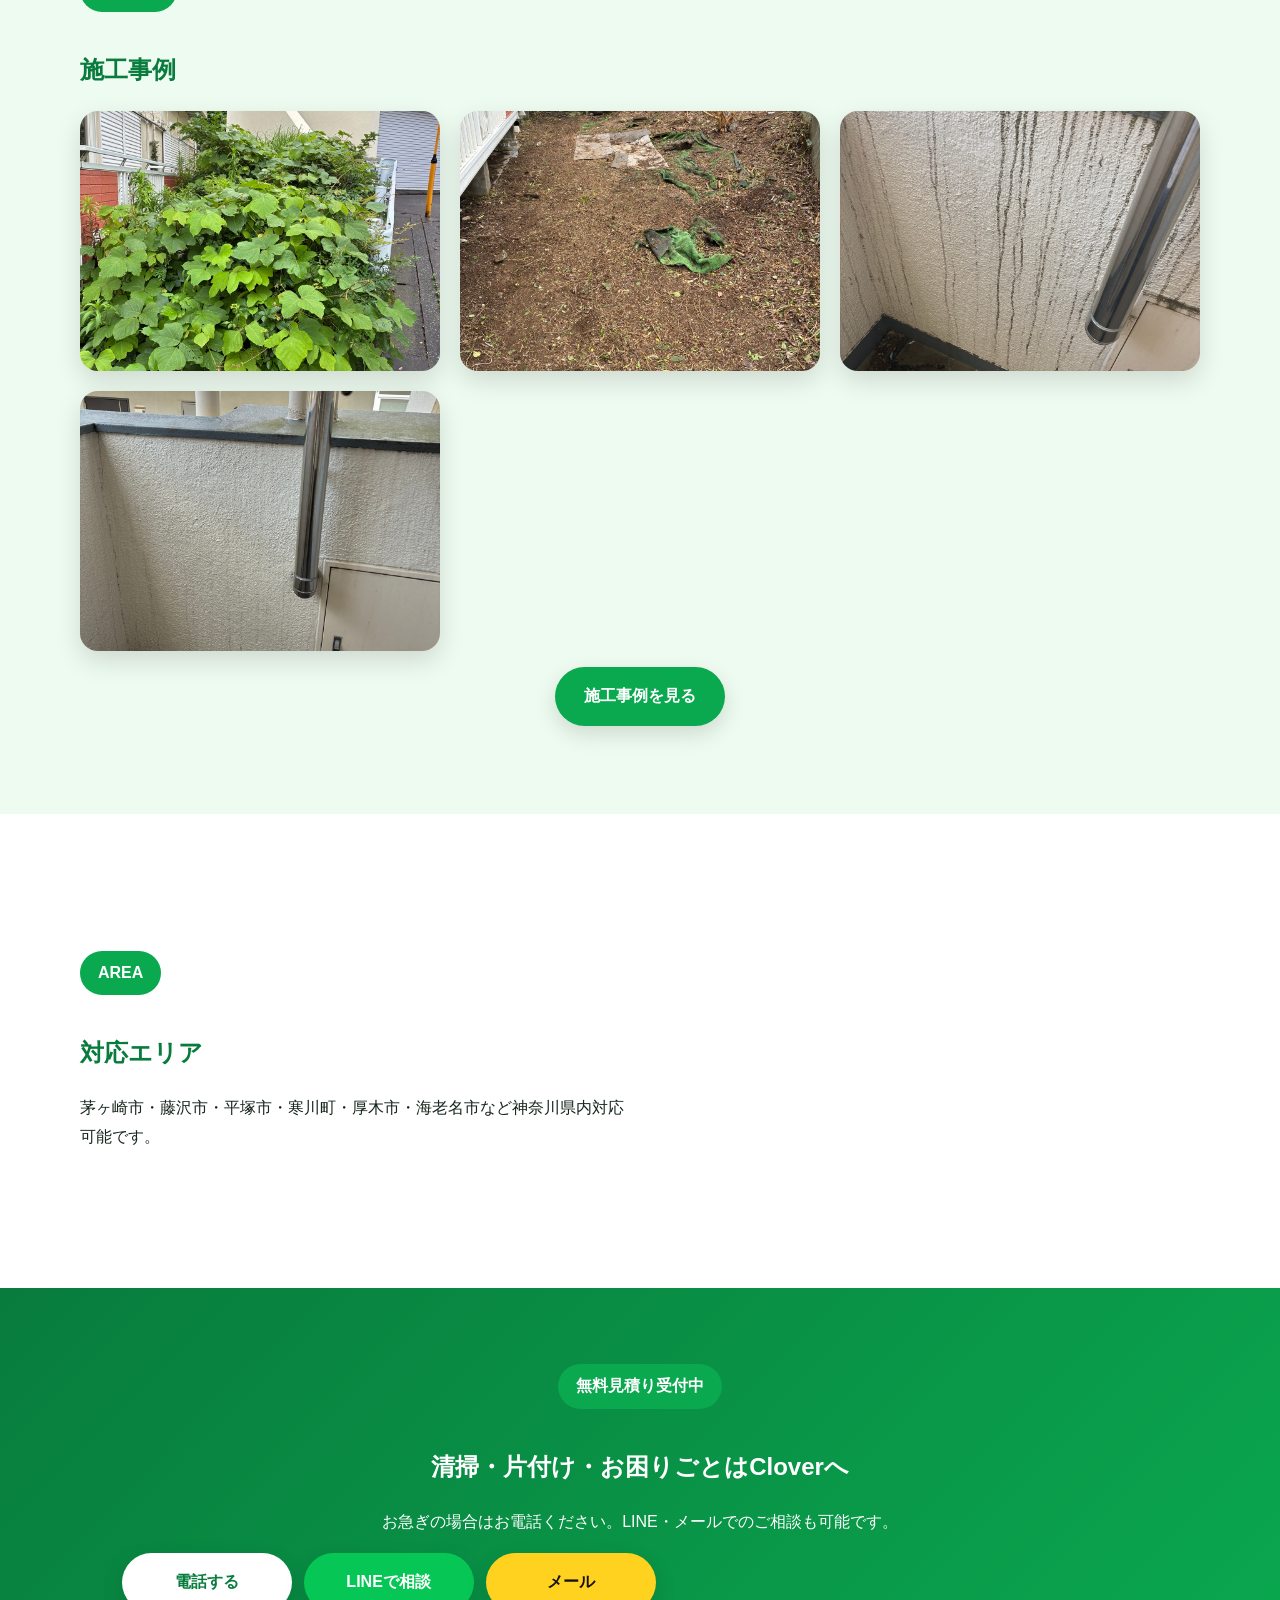
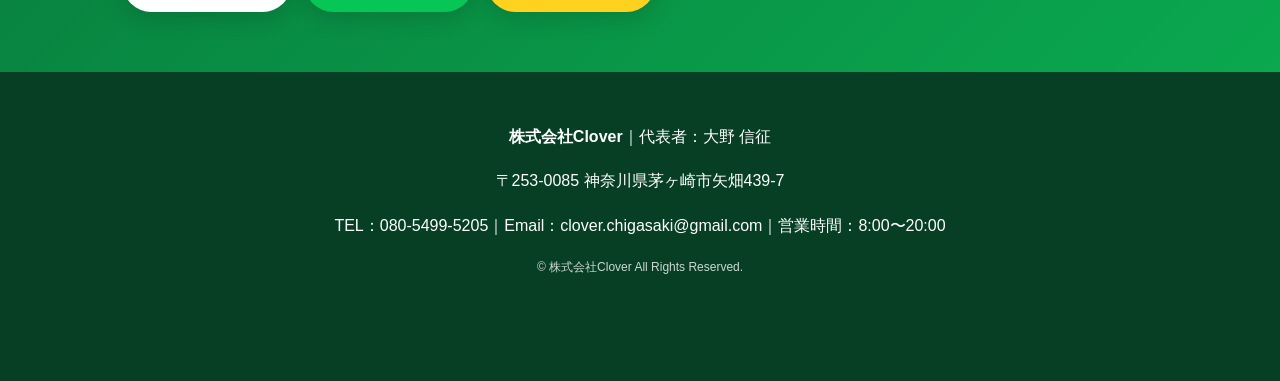
==== commit 82354923: "Add files via upload" ====
--- a/index.html
+++ b/index.html
@@ -1,108 +1 @@
-<!doctype html>
-<html lang="ja">
-<head>
-  <meta charset="UTF-8">
-  <meta name="viewport" content="width=device-width,initial-scale=1">
-  <title>茅ヶ崎の便利屋・清掃サービス｜株式会社Clover</title>
-  <meta name="description" content="茅ヶ崎市・湘南エリア対応の便利屋・清掃サービス。ハウスクリーニング、共用部清掃、草刈り、不用品回収、片付けなど無料見積り受付中。">
-  <link rel="stylesheet" href="style.css?v=20260706-final">
-</head>
-<body>
-
-<header class="site-header">
-  <div class="head">
-    <a class="brand" href="index.html">
-      <b aria-label="Cloverロゴ"></b>
-      <span>株式会社Clover</span>
-    </a>
-    
-<nav class="nav">
-  <a href="index.html">ホーム</a>
-  <a href="service.html">サービス</a>
-  <a href="price.html">料金</a>
-  <a href="works.html">施工事例</a>
-  <a href="company.html">会社概要</a>
-  <a href="contact.html">お問い合わせ</a>
-</nav>
-
-    <a class="tel" href="tel:08054995205">電話する</a>
-  </div>
-</header>
-
-<main>
-
-<section class="hero">
-  <div class="hero-inner">
-    <p class="badge">茅ヶ崎・湘南エリア対応 / 見積無料</p>
-    <h1>暮らしのお困りごと、<br><span>まるごとお任せください。</span></h1>
-    <p class="lead">清掃・片付け・草刈り・不用品回収・家具組立など、小さな作業からまとめて対応します。</p>
-    <p>
-      <a class="btn green" href="tel:08054995205">電話で相談</a>
-      <a class="btn line" href="https://lin.ee/Qf1n48V" target="_blank" rel="noopener">LINEで無料相談</a>
-      <a class="btn yellow" href="mailto:clover.chigasaki@gmail.com?subject=無料見積もり依頼">メールで見積依頼</a>
-    </p>
-  </div>
-</section>
-
-<section class="sec">
-  <p class="label">SERVICE</p>
-  <h2>主なサービス</h2>
-  <div class="cards">
-    <a class="card" href="service.html#cleaning"><h3>ハウスクリーニング</h3><p>水回り・室内清掃など</p></a>
-    <a class="card" href="service.html#apartment"><h3>共用部清掃</h3><p>階段・廊下・ゴミ置き場</p></a>
-    <a class="card" href="service.html#garden"><h3>草刈り・庭作業</h3><p>草刈り・外回り作業</p></a>
-    <a class="card" href="service.html#junk"><h3>不用品回収</h3><p>片付け・回収相談</p></a>
-    <a class="card" href="service.html#moving"><h3>引越し手伝い</h3><p>荷物運び・家具組立</p></a>
-    <a class="card" href="service.html#organize"><h3>遺品整理・生前整理</h3><p>丁寧な整理サポート</p></a>
-  </div>
-</section>
-
-<section class="sec soft">
-  <p class="label">WORKS</p>
-  <h2>施工事例</h2>
-  <div class="gallery">
-    <img src="images/garden-before.jpeg" alt="草刈り作業前">
-    <img src="images/garden-after.jpeg" alt="草刈り作業後">
-    <img src="images/clean-before.jpeg" alt="共用部清掃前">
-    <img src="images/clean-after.jpeg" alt="共用部清掃後">
-  </div>
-  <p class="center"><a class="btn green" href="works.html">施工事例を見る</a></p>
-</section>
-
-<section class="sec split">
-  <div>
-    <p class="label">AREA</p>
-    <h2>対応エリア</h2>
-    <p>茅ヶ崎市・藤沢市・平塚市・寒川町・厚木市・海老名市など神奈川県内対応可能です。</p>
-  </div>
-  <iframe src="https://www.google.com/maps?q=神奈川県茅ヶ崎市矢畑439-7&output=embed" loading="lazy"></iframe>
-</section>
-
-</main>
-
-<section class="cta">
-  <h2>無料見積り受付中</h2>
-  <p>清掃・片付け・草刈りなど、お気軽にご相談ください。</p>
-  <p>
-    <a class="btn white" href="tel:08054995205">電話する</a>
-    <a class="btn line" href="https://lin.ee/Qf1n48V" target="_blank" rel="noopener">LINEで相談</a>
-    <a class="btn yellow" href="mailto:clover.chigasaki@gmail.com?subject=無料見積もり依頼">メールで見積依頼</a>
-  </p>
-</section>
-
-<footer class="footer">
-  <p>
-    株式会社Clover｜代表者：大野 信征<br>
-    〒253-0085 神奈川県茅ヶ崎市矢畑439-7<br>
-    TEL：080-5499-5205｜Email：clover.chigasaki@gmail.com｜営業時間：8:00〜20:00
-  </p>
-  <p>© 株式会社Clover All Rights Reserved.</p>
-</footer>
-
-<div class="fixed">
-  <a href="tel:08054995205">☎ 電話</a>
-  <a class="line" href="https://lin.ee/Qf1n48V" target="_blank" rel="noopener">LINE</a>
-</div>
-
-</body>
-</html>
+<!doctype html><html lang="ja"><head><meta charset="UTF-8"><meta name="viewport" content="width=device-width,initial-scale=1.0"><title>茅ヶ崎の便利屋・清掃サービス｜株式会社Clover</title><meta name="description" content="茅ヶ崎市・湘南エリア対応の便利屋・清掃サービス。清掃、片付け、草刈り、不用品回収など無料見積り受付中。"><link rel="stylesheet" href="style.css?v=complete-20260707"></head><body><header class="site-header"><div class="head"><a class="brand" href="index.html"><span class="logo-icon">☘</span><span class="brand-name">株式会社Clover<small>茅ヶ崎の便利屋・清掃サービス</small></span></a><nav class="nav"><a href="index.html">ホーム</a><a href="service.html">サービス</a><a href="price.html">料金</a><a href="works.html">施工事例</a><a href="company.html">会社概要</a><a href="contact.html">お問い合わせ</a></nav><a class="tel" href="tel:08054995205">電話する</a></div></header><main><section class="hero"><div class="hero-content"><p class="area-pill">茅ヶ崎・湘南エリア対応 / 見積無料</p><h1>暮らしのお困りごと、<br><span>まるごとお任せください。</span></h1><p class="lead">清掃・片付け・草刈り・不用品回収・家具組立など、小さな作業からまとめて対応します。</p><div class="btn-row"><a class="btn btn-green" href="tel:08054995205">電話で相談</a><a class="btn btn-line" href="https://lin.ee/Qf1n48V" target="_blank" rel="noopener">LINEで無料相談</a><a class="btn btn-yellow" href="mailto:clover.chigasaki@gmail.com?subject=無料見積もり依頼">メールで見積依頼</a></div></div></section><section class="section"><div class="container"><p class="section-label">SERVICE</p><h2>主なサービス</h2><div class="cards"><a class="card" href="service.html#cleaning"><h3>ハウスクリーニング</h3><p>水回り・室内清掃など</p></a><a class="card" href="service.html#apartment"><h3>マンション共用部清掃</h3><p>階段・廊下・ゴミ置き場</p></a><a class="card" href="service.html#garden"><h3>草刈り・庭作業</h3><p>草刈り・外回り作業</p></a><a class="card" href="service.html#junk"><h3>不用品回収</h3><p>片付け・回収相談</p></a><a class="card" href="service.html#moving"><h3>引越し手伝い</h3><p>荷物運び・家具組立</p></a><a class="card" href="service.html#organize"><h3>遺品整理・生前整理</h3><p>丁寧な整理サポート</p></a></div></div></section><section class="section soft"><div class="container"><p class="section-label">WORKS</p><h2>施工事例</h2><div class="gallery"><img src="images/garden-before.jpeg" onerror="this.src='images/placeholder.jpeg'" alt="草刈り作業前"><img src="images/garden-after.jpeg" onerror="this.src='images/placeholder.jpeg'" alt="草刈り作業後"><img src="images/clean-before.jpeg" onerror="this.src='images/placeholder.jpeg'" alt="共用部清掃前"><img src="images/clean-after.jpeg" onerror="this.src='images/placeholder.jpeg'" alt="共用部清掃後"></div><p class="center"><a class="btn btn-green" href="works.html">施工事例を見る</a></p></div></section><section class="section"><div class="container split"><div><p class="section-label">AREA</p><h2>対応エリア</h2><p>茅ヶ崎市・藤沢市・平塚市・寒川町・厚木市・海老名市など神奈川県内対応可能です。</p></div><iframe src="https://www.google.com/maps?q=神奈川県茅ヶ崎市矢畑439-7&output=embed" loading="lazy"></iframe></div></section></main><section class="cta"><div class="container"><p class="eyebrow">無料見積り受付中</p><h2>清掃・片付け・お困りごとはCloverへ</h2><p>お急ぎの場合はお電話ください。LINE・メールでのご相談も可能です。</p><div class="btn-row"><a class="btn btn-white" href="tel:08054995205">電話する</a><a class="btn btn-line" href="https://lin.ee/Qf1n48V" target="_blank" rel="noopener">LINEで相談</a><a class="btn btn-yellow" href="mailto:clover.chigasaki@gmail.com?subject=無料見積もり依頼">メール</a></div></div></section><footer class="footer"><div class="container"><p><strong>株式会社Clover</strong>｜代表者：大野 信征</p><p>〒253-0085 神奈川県茅ヶ崎市矢畑439-7</p><p>TEL：080-5499-5205｜Email：clover.chigasaki@gmail.com｜営業時間：8:00〜20:00</p><p class="copy">© 株式会社Clover All Rights Reserved.</p></div></footer><div class="fixed"><a href="tel:08054995205">☎ 電話</a><a class="line" href="https://lin.ee/Qf1n48V" target="_blank" rel="noopener">LINE</a></div></body></html>
--- a/style.css
+++ b/style.css
@@ -1,2 +1 @@
-
-*{box-sizing:border-box}body{margin:0;font-family:"Yu Gothic","Meiryo",sans-serif;color:#17251c;line-height:1.8;background:#fff}a{text-decoration:none;color:inherit}.head{width:min(1180px,94%);margin:auto;display:flex;align-items:center;justify-content:space-between;gap:16px;padding:14px 0}.site-header{position:sticky;top:0;background:#fff;box-shadow:0 3px 18px #0002;z-index:10}.brand{display:flex;gap:12px;align-items:center;color:#087c3d}.brand b{display:grid;place-items:center;width:54px;height:54px;border-radius:50%;background:#0aa84f;color:#fff;font-size:0!important;box-shadow:0 6px 18px #0002;position:relative}.brand b:before{content:"☘";font-size:34px;line-height:1}.brand span{font-weight:900;font-size:22px}.nav a{font-weight:800;margin:0 7px;font-size:14px}.tel{background:#0aa84f;color:white;border-radius:999px;padding:11px 22px;font-weight:900;box-shadow:0 6px 18px #0002}.hero{min-height:720px;display:flex;align-items:center;padding:70px 5%;background:linear-gradient(90deg,#063f23cc,#087c3daa),url("images/top-clover.png") center/cover no-repeat;color:#fff}.hero-inner{max-width:900px}.hero h1{font-size:58px;line-height:1.2;margin:18px 0}.hero span{color:#ffe86a}.lead{font-size:20px;font-weight:800;max-width:760px}.badge,.label{display:inline-block;background:#0aa84f;color:#fff;border-radius:999px;padding:8px 18px;font-weight:900}.btn{display:inline-flex;align-items:center;justify-content:center;border-radius:999px;padding:15px 28px;margin:7px;font-weight:900;min-width:170px;box-shadow:0 8px 22px #0002}.green,.btn.green{background:#0aa84f;color:#fff}.yellow,.btn.yellow{background:#ffd21f;color:#111}.line,.btn.line{background:#06C755!important;color:#fff!important}.white,.btn.white{background:#fff;color:#087c3d}.sec{width:min(1120px,90%);margin:auto;padding:72px 0}.sec h2,.page h1{color:#087c3d}.page{text-align:center;background:linear-gradient(135deg,#eaffea,#fff);padding:75px 5%}.cards,.gallery{display:grid;grid-template-columns:repeat(3,1fr);gap:20px}.card,.list div,.contact{border:2px solid #d7efdc;border-radius:22px;padding:28px;box-shadow:0 10px 28px #0001;background:#fff}.card h3{color:#087c3d}.soft{background:#eefbf0;width:100%;max-width:none;padding-left:5%;padding-right:5%}.gallery img,.before img{width:100%;height:260px;object-fit:cover;border-radius:18px;box-shadow:0 10px 26px #0002}.before{display:grid;grid-template-columns:1fr 1fr;gap:22px;margin-bottom:40px}.before b{display:inline-block;background:#087c3d;color:#fff;border-radius:999px;padding:5px 15px;margin-bottom:8px}.split{display:grid;grid-template-columns:1fr 1fr;gap:30px}.center{text-align:center}iframe{width:100%;height:330px;border:0;border-radius:18px}table{width:100%;border-collapse:collapse;box-shadow:0 10px 28px #0001}th,td{border:1px solid #ddd;padding:16px;text-align:left}th{background:#087c3d;color:#fff}.big{display:flex;align-items:center;justify-content:center;margin:18px auto;padding:20px;max-width:560px;background:#0aa84f;color:#fff;border-radius:999px;font-size:24px;font-weight:900;box-shadow:0 8px 22px #0002}.mail{background:#ffd21f!important;color:#111!important}.cta{text-align:center;background:linear-gradient(135deg,#087c3d,#0aa84f);color:#fff;padding:60px 5%}.cta h2{color:#fff}.footer{background:#063f23;color:#fff;text-align:center;padding:35px 5% 90px}.fixed{position:fixed;right:16px;bottom:16px;display:flex;gap:8px;z-index:999}.fixed a{display:flex;align-items:center;justify-content:center;padding:13px 20px;border-radius:999px;background:#ffd21f;font-weight:900;min-width:92px;box-shadow:0 8px 22px #0003}.fixed .line{background:#06C755;color:#fff}@media(max-width:900px){.head{display:block}.brand{margin-bottom:10px}.brand b{width:58px;height:58px}.brand b:before{font-size:36px}.nav a{display:inline-block;margin:4px 7px}.tel{display:inline-block;margin-top:8px}.hero{min-height:620px;padding:50px 5%;background-position:center}.hero h1{font-size:36px}.cards,.gallery,.before,.split,.list{grid-template-columns:1fr}.btn{width:100%;max-width:360px}.fixed{left:12px;right:12px}.fixed a{flex:1;text-align:center}.brand span{font-size:22px}}
+*{box-sizing:border-box}body{margin:0;font-family:"Yu Gothic","Meiryo",sans-serif;color:#17251c;line-height:1.8;background:#fff}a{text-decoration:none;color:inherit}.container{width:min(1120px,90%);margin:auto}.site-header{position:sticky;top:0;background:#fff;box-shadow:0 3px 18px #0002;z-index:10}.head{width:min(1180px,94%);margin:auto;display:flex;align-items:center;justify-content:space-between;gap:16px;padding:14px 0}.brand{display:flex;align-items:center;gap:12px;color:#087c3d}.logo-icon{display:grid;place-items:center;width:56px;height:56px;border-radius:50%;background:linear-gradient(135deg,#0aa84f,#087c3d);color:#fff;font-size:35px;box-shadow:0 8px 24px #0002}.brand-name{font-weight:900;font-size:22px;line-height:1.2}.brand-name small{display:block;font-size:11px;color:#4c6b56;font-weight:700;margin-top:3px}.nav a{font-weight:800;margin:0 7px;font-size:14px}.tel{background:#0aa84f;color:#fff;border-radius:999px;padding:11px 22px;font-weight:900;box-shadow:0 6px 18px #0002}.hero{min-height:720px;display:flex;align-items:center;padding:70px 5%;background:linear-gradient(90deg,#063f23cc,#087c3daa),url("images/top-clover.png") center/cover no-repeat;color:#fff}.hero-content{max-width:900px}.hero h1{font-size:58px;line-height:1.2;margin:18px 0}.hero h1 span{color:#ffe86a}.lead{font-size:20px;font-weight:800;max-width:760px}.area-pill,.section-label,.eyebrow{display:inline-block;background:#0aa84f;color:#fff;border-radius:999px;padding:8px 18px;font-weight:900}.btn-row{display:flex;gap:12px;flex-wrap:wrap;align-items:center}.btn{display:inline-flex;align-items:center;justify-content:center;border-radius:999px;padding:15px 28px;font-weight:900;min-width:170px;box-shadow:0 8px 22px #0002}.btn-green{background:#0aa84f;color:#fff}.btn-yellow{background:#ffd21f;color:#111}.btn-line{background:#06C755;color:#fff}.btn-white{background:#fff;color:#087c3d}.section{padding:72px 0}.section h2,.page-hero h1{color:#087c3d}.page-hero{text-align:center;background:linear-gradient(135deg,#eaffea,#fff);padding:75px 5%}.cards,.gallery{display:grid;grid-template-columns:repeat(3,1fr);gap:20px}.card,.service-list div,.contact-box{border:2px solid #d7efdc;border-radius:22px;padding:28px;box-shadow:0 10px 28px #0001;background:#fff}.card h3,.service-list h2{color:#087c3d}.soft{background:#eefbf0}.gallery img,.before img{width:100%;height:260px;object-fit:cover;border-radius:18px;box-shadow:0 10px 26px #0002}.before{display:grid;grid-template-columns:1fr 1fr;gap:22px;margin-bottom:40px}.before b{display:inline-block;background:#087c3d;color:#fff;border-radius:999px;padding:5px 15px;margin-bottom:8px}.split{display:grid;grid-template-columns:1fr 1fr;gap:30px;align-items:center}.center{text-align:center}iframe{width:100%;height:330px;border:0;border-radius:18px}table{width:100%;border-collapse:collapse;box-shadow:0 10px 28px #0001;background:#fff}th,td{border:1px solid #ddd;padding:16px;text-align:left}th{background:#087c3d;color:#fff}.note{font-size:14px;color:#555}.big-btn{display:flex;align-items:center;justify-content:center;margin:18px auto;padding:20px;max-width:560px;background:#0aa84f;color:#fff;border-radius:999px;font-size:24px;font-weight:900;box-shadow:0 8px 22px #0002}.big-btn.line{background:#06C755}.big-btn.mail{background:#ffd21f;color:#111}.cta{text-align:center;background:linear-gradient(135deg,#087c3d,#0aa84f);color:#fff;padding:60px 5%}.cta h2{color:#fff}.footer{background:#063f23;color:#fff;text-align:center;padding:35px 5% 90px}.copy{font-size:12px;opacity:.8}.fixed{position:fixed;right:16px;bottom:16px;display:flex;gap:8px;z-index:999}.fixed a{display:flex;align-items:center;justify-content:center;padding:13px 20px;border-radius:999px;background:#ffd21f;font-weight:900;min-width:92px;box-shadow:0 8px 22px #0003}.fixed .line{background:#06C755;color:#fff}@media(max-width:900px){.head{display:block}.brand{margin-bottom:10px}.logo-icon{width:58px;height:58px}.nav a{display:inline-block;margin:4px 7px}.tel{display:inline-block;margin-top:8px}.hero{min-height:620px;padding:50px 5%;background-position:center}.hero h1{font-size:36px}.cards,.gallery,.before,.split{grid-template-columns:1fr}.btn{width:100%;max-width:360px}.fixed{left:12px;right:12px}.fixed a{flex:1;text-align:center}.brand-name{font-size:22px}}
